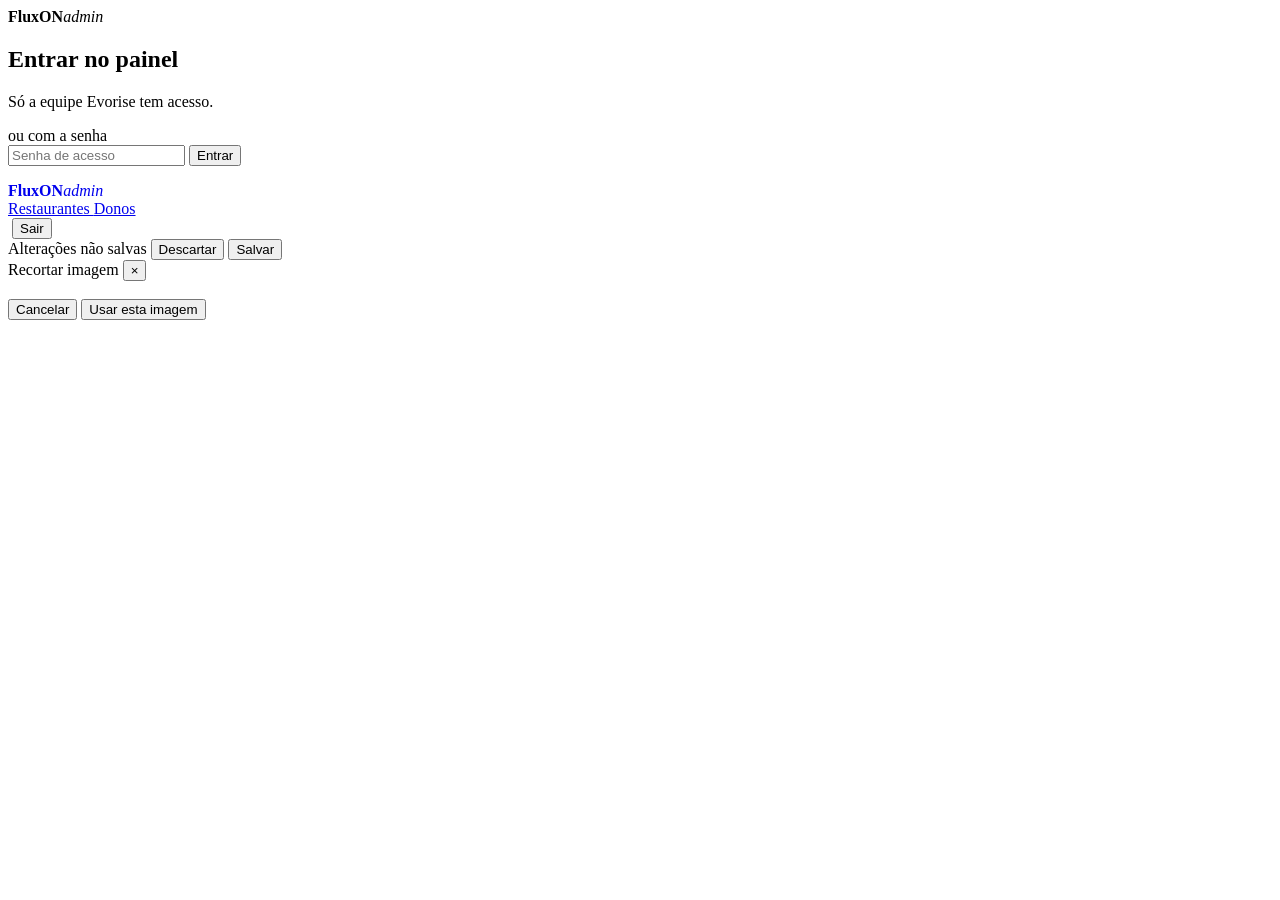
==== Admin/index.html @ 95544e9d "Update script references in index.html" ====
<!DOCTYPE html>
<html lang="pt-BR">
<head>
  <meta charset="UTF-8" />
  <meta name="viewport" content="width=device-width, initial-scale=1, viewport-fit=cover" />
  <title>FluxON Admin</title>
  <meta name="theme-color" content="#161012" />
  <meta name="robots" content="noindex, nofollow" />
  <link rel="manifest" href="manifest.json" />
  <link rel="icon" href="pwa-icon.png" />
  <link rel="apple-touch-icon" href="pwa-icon.png" />
  <meta name="apple-mobile-web-app-capable" content="yes" />
  <meta name="apple-mobile-web-app-status-bar-style" content="black-translucent" />
  <link rel="stylesheet" href="https://cdnjs.cloudflare.com/ajax/libs/cropperjs/1.6.1/cropper.min.css" />
  <script src="https://cdnjs.cloudflare.com/ajax/libs/cropperjs/1.6.1/cropper.min.js"></script>
  <script src="https://accounts.google.com/gsi/client" async defer></script>
  <link rel="stylesheet" href="style.css" />
</head>
<body>

<!-- LOGIN -->
<section id="login" class="login hidden">
  <div class="login-card">
    <div class="marca"><span class="marca-sinal" data-ico="escudo"></span><b>FluxON</b><em>admin</em></div>
    <h1>Entrar no painel</h1>
    <p>Só a equipe Evorise tem acesso.</p>
    <div id="google-btn"></div>
    <div class="ou">ou com a senha</div>
    <form id="login-senha" class="login-senha">
      <input id="login-senha-input" class="inp" type="password" placeholder="Senha de acesso" autocomplete="current-password" />
      <button type="submit" class="btn btn-pri">Entrar</button>
    </form>
    <p id="login-status" class="login-status"></p>
  </div>
</section>

<!-- APP -->
<div id="app" class="hidden">
  <header class="topo">
    <a href="#/" class="marca" style="text-decoration:none"><span class="marca-sinal" data-ico="escudo"></span><b>FluxON</b><em>admin</em></a>
    <nav class="topo-nav">
      <a href="#/" data-nav="restaurantes"><span data-ico="loja"></span>Restaurantes <span class="cont" id="cont-rest"></span></a>
      <a href="#/donos" data-nav="donos"><span data-ico="pessoas"></span>Donos <span class="cont" id="cont-donos"></span></a>
    </nav>
    <div class="topo-eu">
      <span id="eu-email"></span>
      <img id="eu-foto" class="hidden" alt="" referrerpolicy="no-referrer" />
      <button type="button" class="btn btn-ghost btn-sm" id="btn-sair"><span data-ico="sair"></span>Sair</button>
    </div>
  </header>
  <main class="palco" id="palco"></main>
  <div class="salvar-barra" id="salvar-barra" role="status">
    <span>Alterações não salvas</span>
    <button type="button" class="btn btn-ghost btn-sm" id="salvar-descartar">Descartar</button>
    <button type="button" class="btn btn-pri btn-sm" id="salvar-ok">Salvar</button>
  </div>
</div>

<div class="toasts" id="toasts" aria-live="polite"></div>

<!-- RECORTE DE FOTO -->
<div class="crop-modal-backdrop hidden" id="crop-modal-backdrop">
  <div class="crop-modal-box">
    <div class="crop-modal-header">
      <span class="crop-modal-title">Recortar imagem</span>
      <button class="crop-modal-close" onclick="cancelCrop()" aria-label="Fechar">×</button>
    </div>
    <div class="crop-img-wrap"><img id="crop-image" src="" alt="" /></div>
    <div class="crop-modal-footer">
      <button class="btn" onclick="cancelCrop()">Cancelar</button>
      <button class="btn btn-pri" onclick="confirmCrop()">Usar esta imagem</button>
    </div>
  </div>
</div>

<script src="mascaras.js"></script>
<script src="script.js?v=5"></script>
</body>
</html>
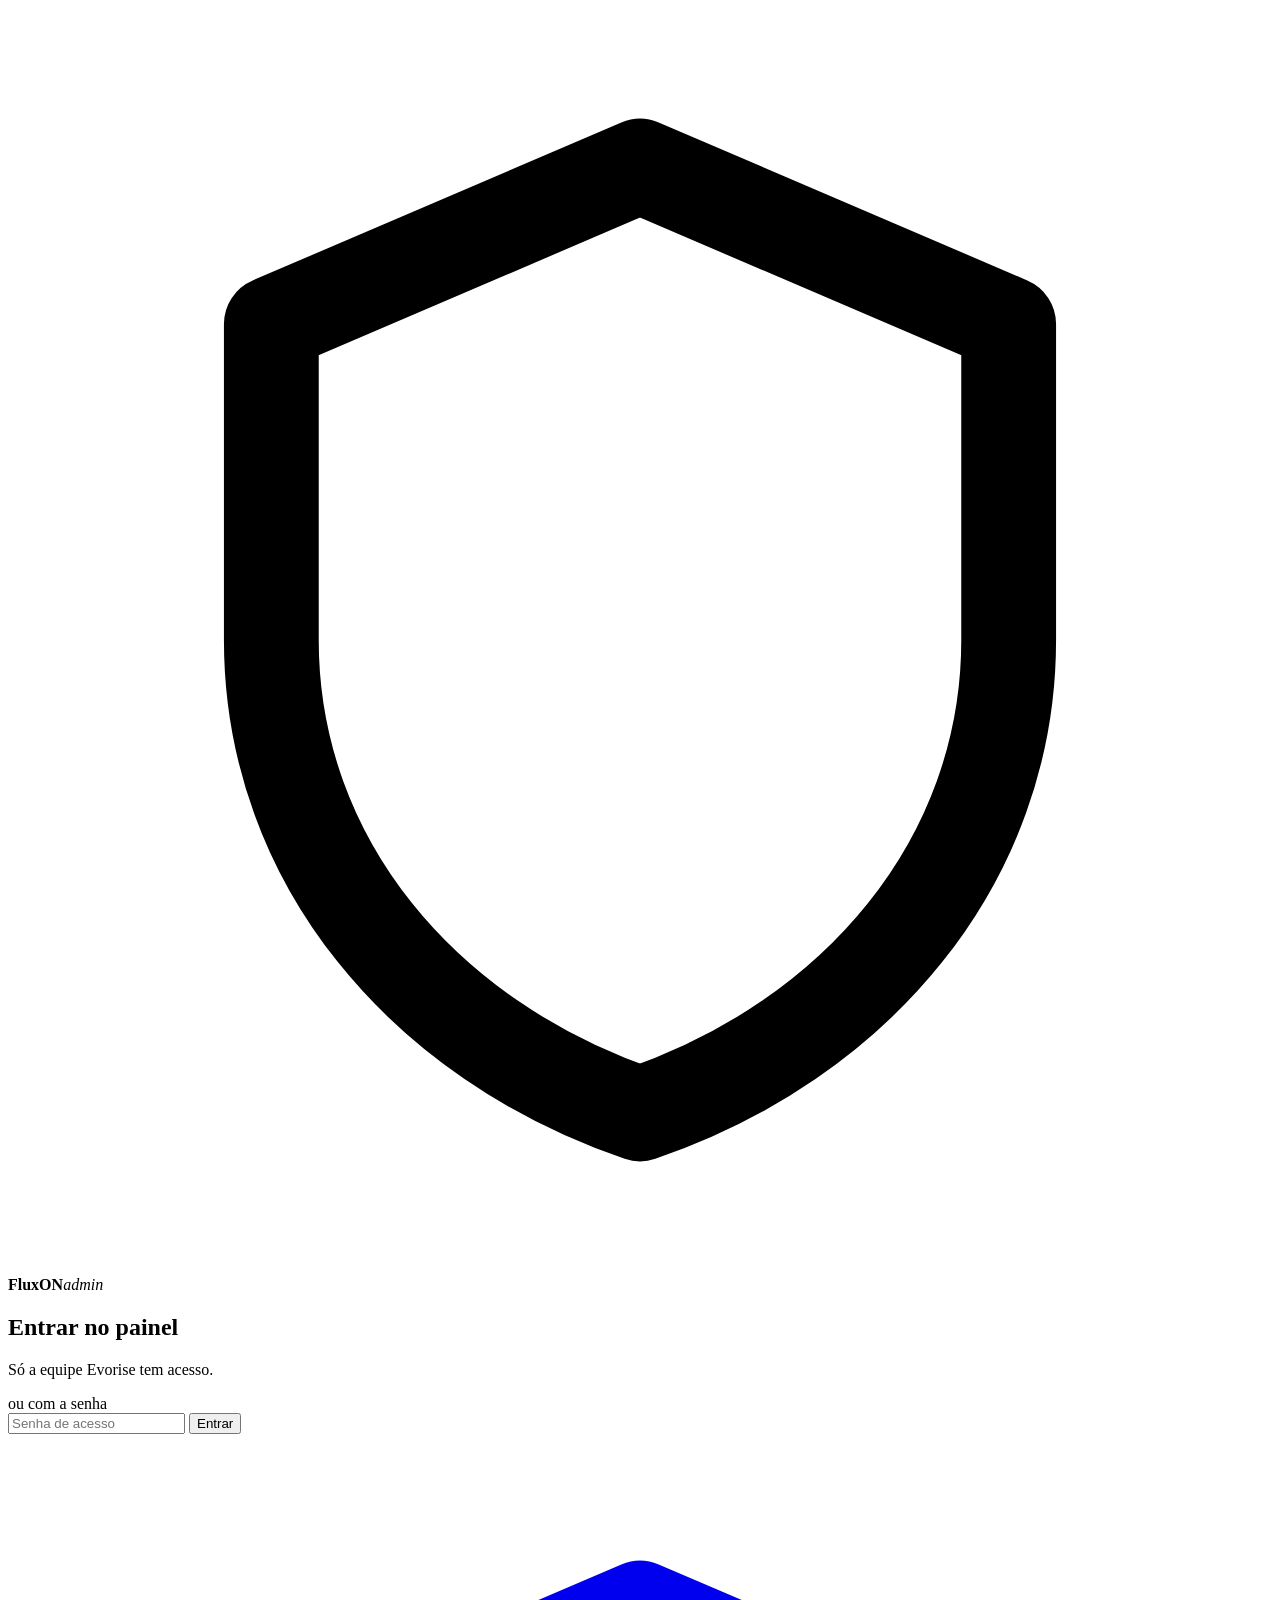
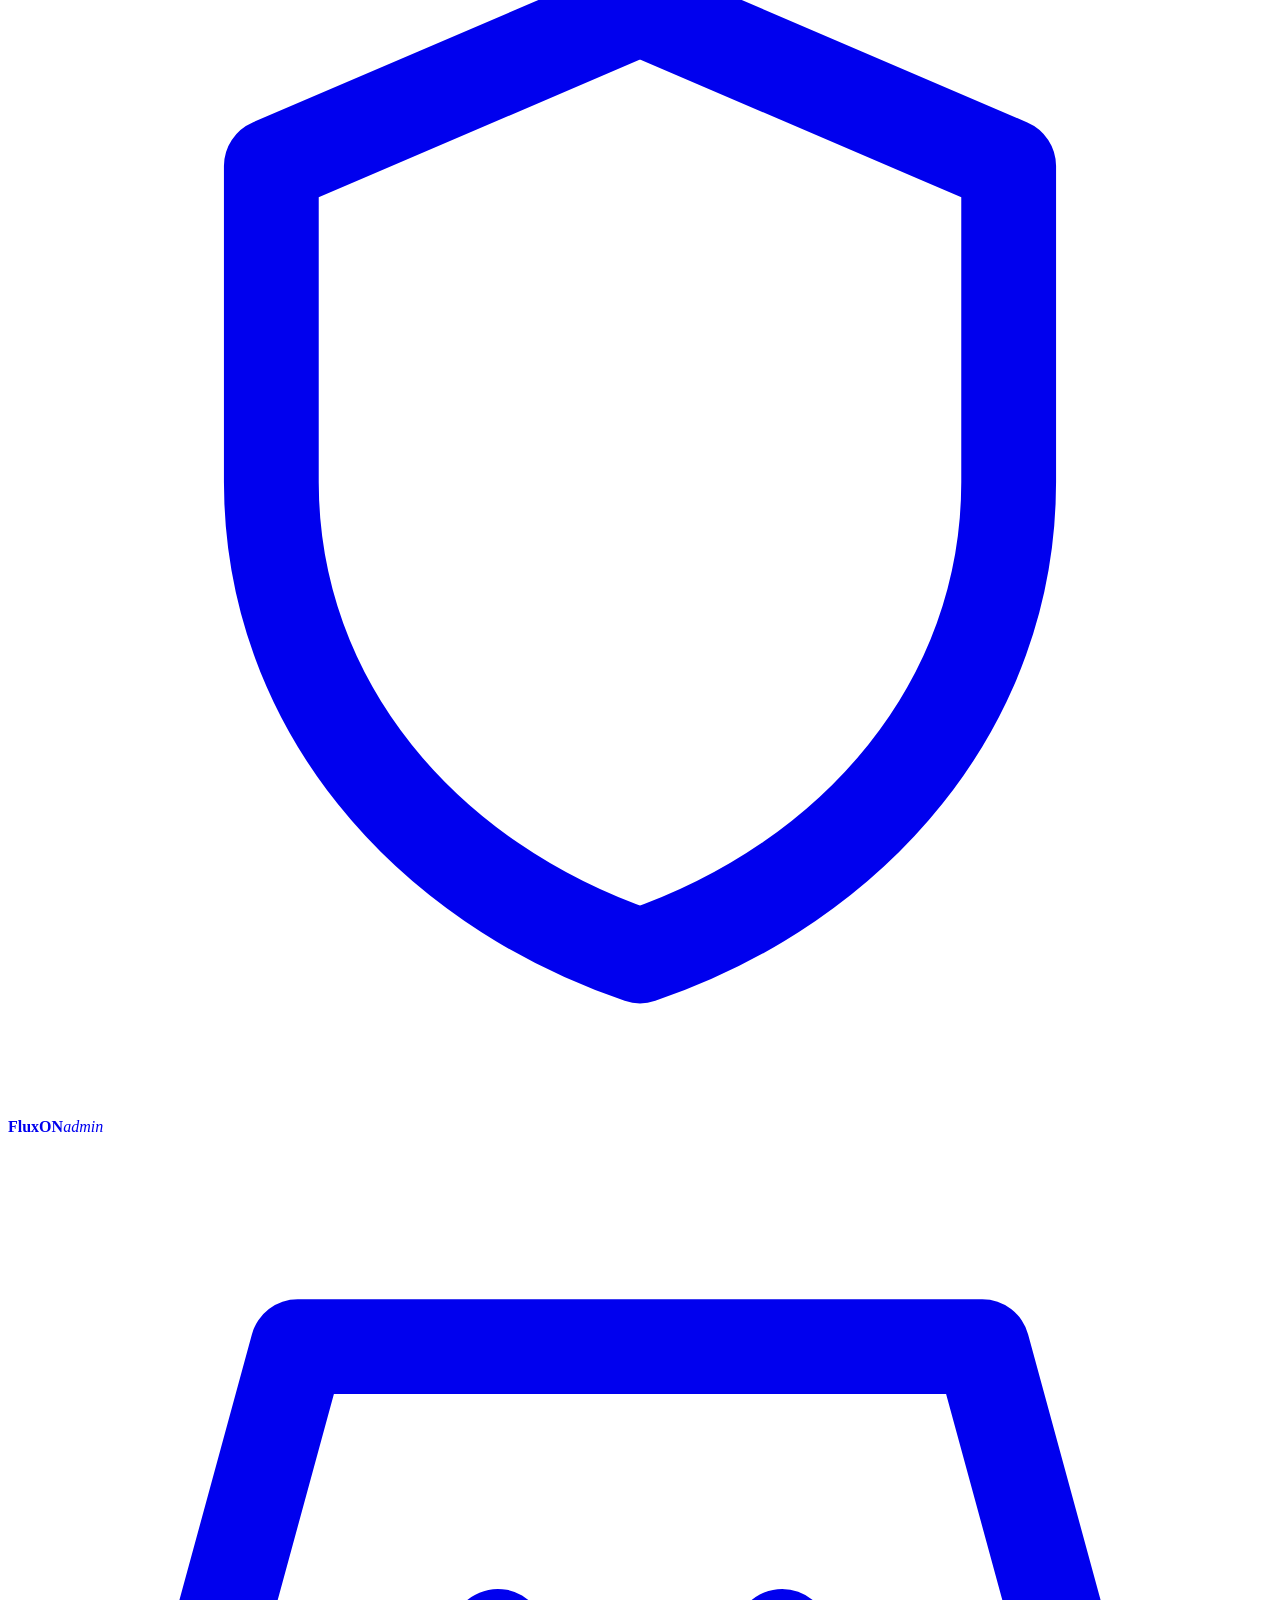
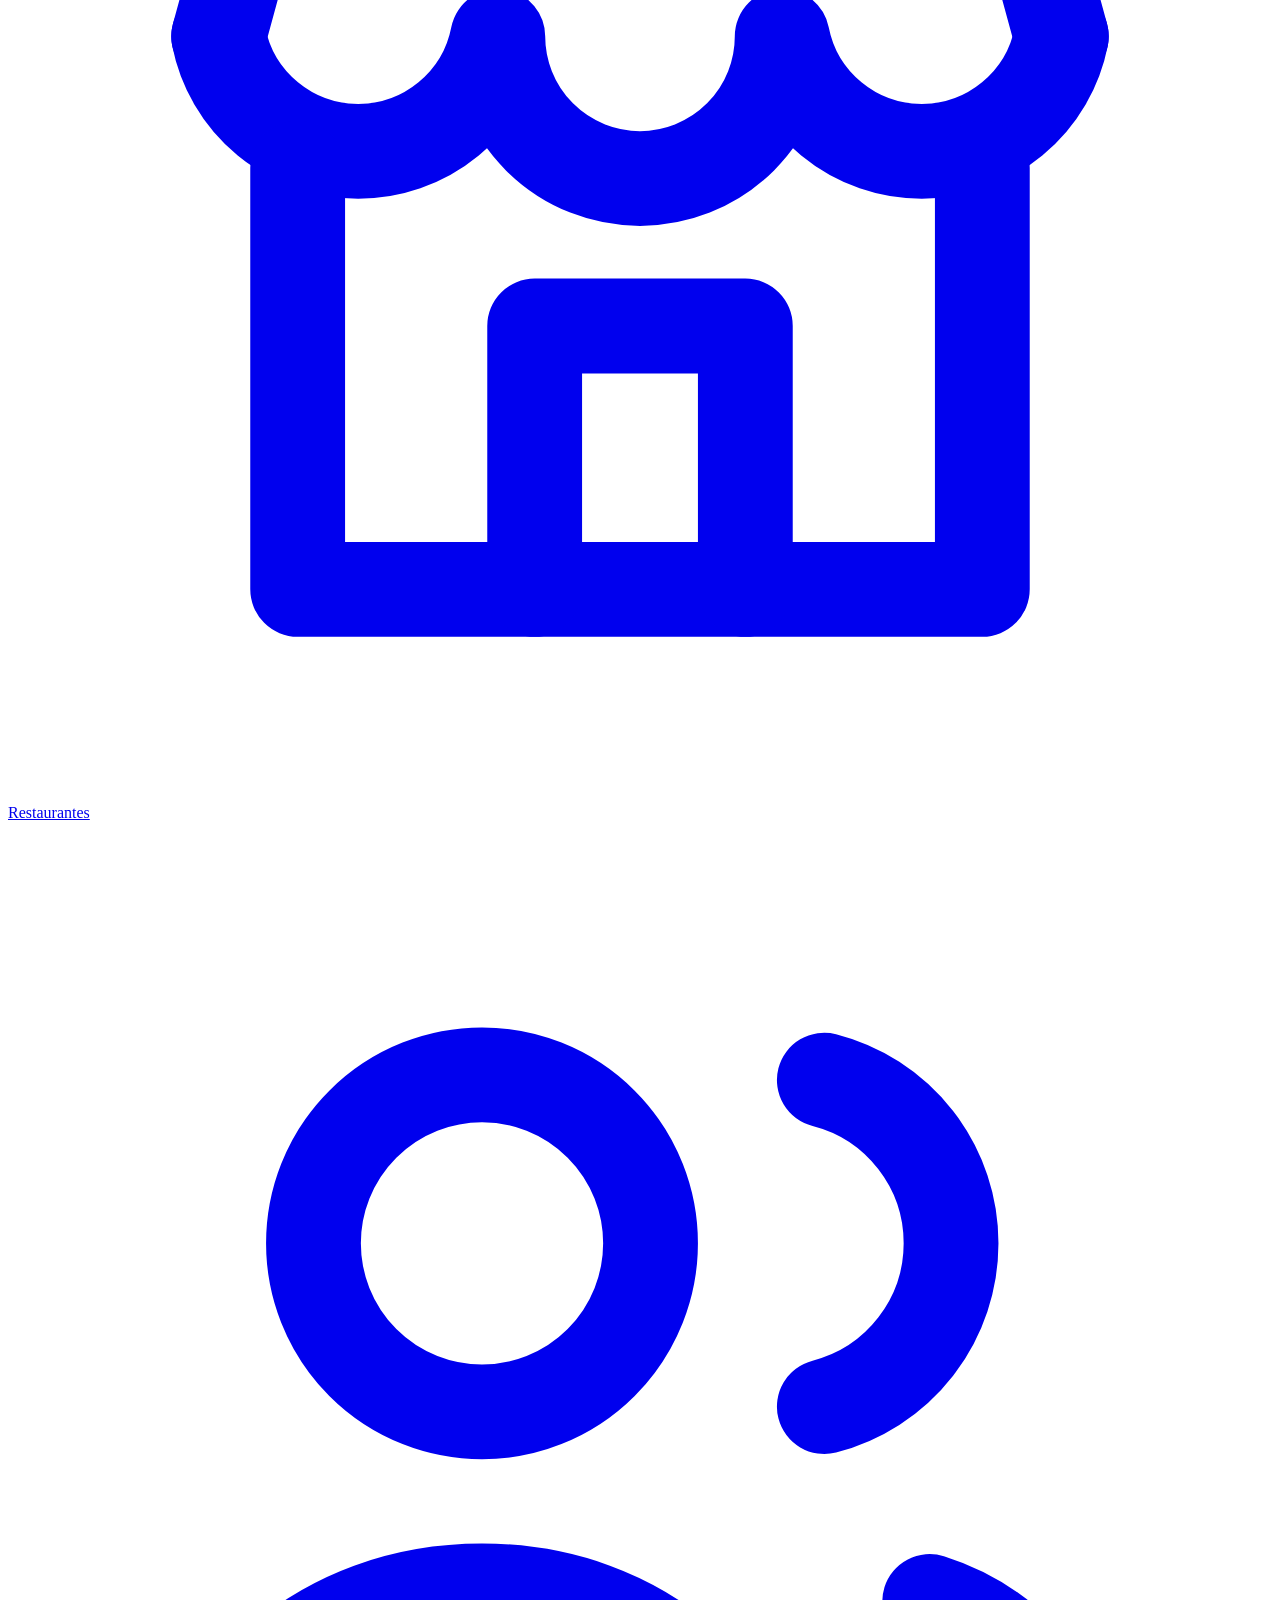
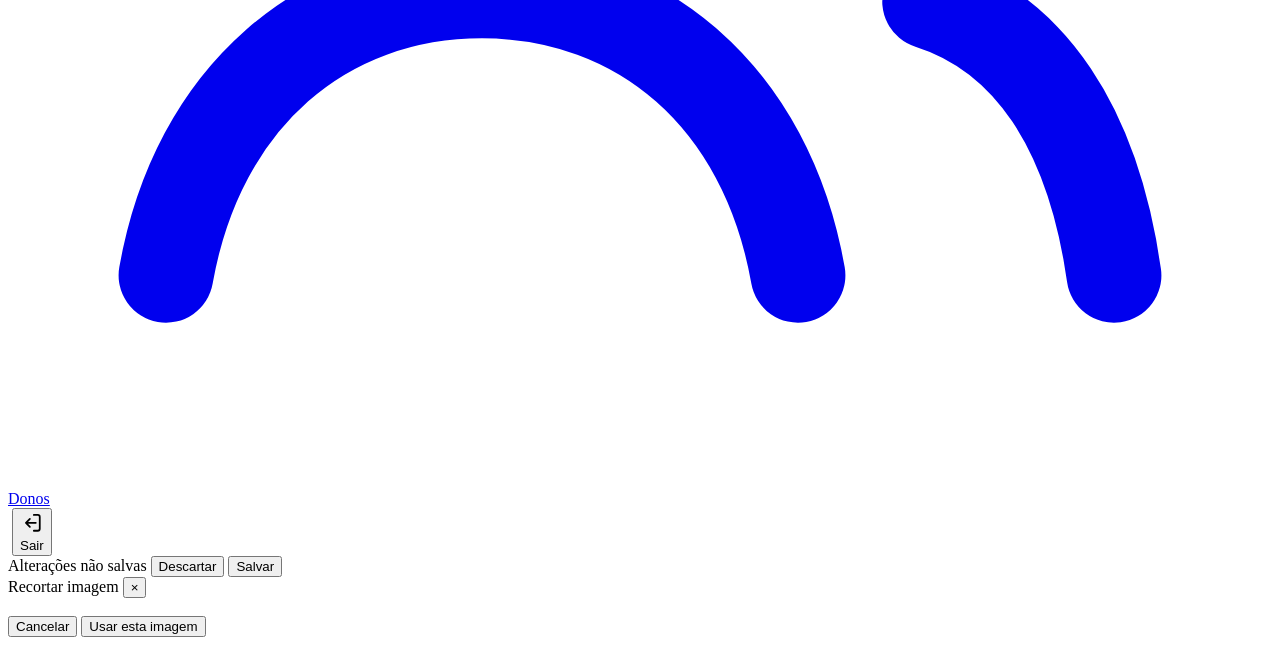
==== commit d028234b: "Update script.js version in index.html" ====
--- a/Admin/index.html
+++ b/Admin/index.html
@@ -74,6 +74,6 @@
 </div>
 
 <script src="mascaras.js"></script>
-<script src="script.js?v=5"></script>
+<script src="script.js?v=6"></script>
 </body>
 </html>
